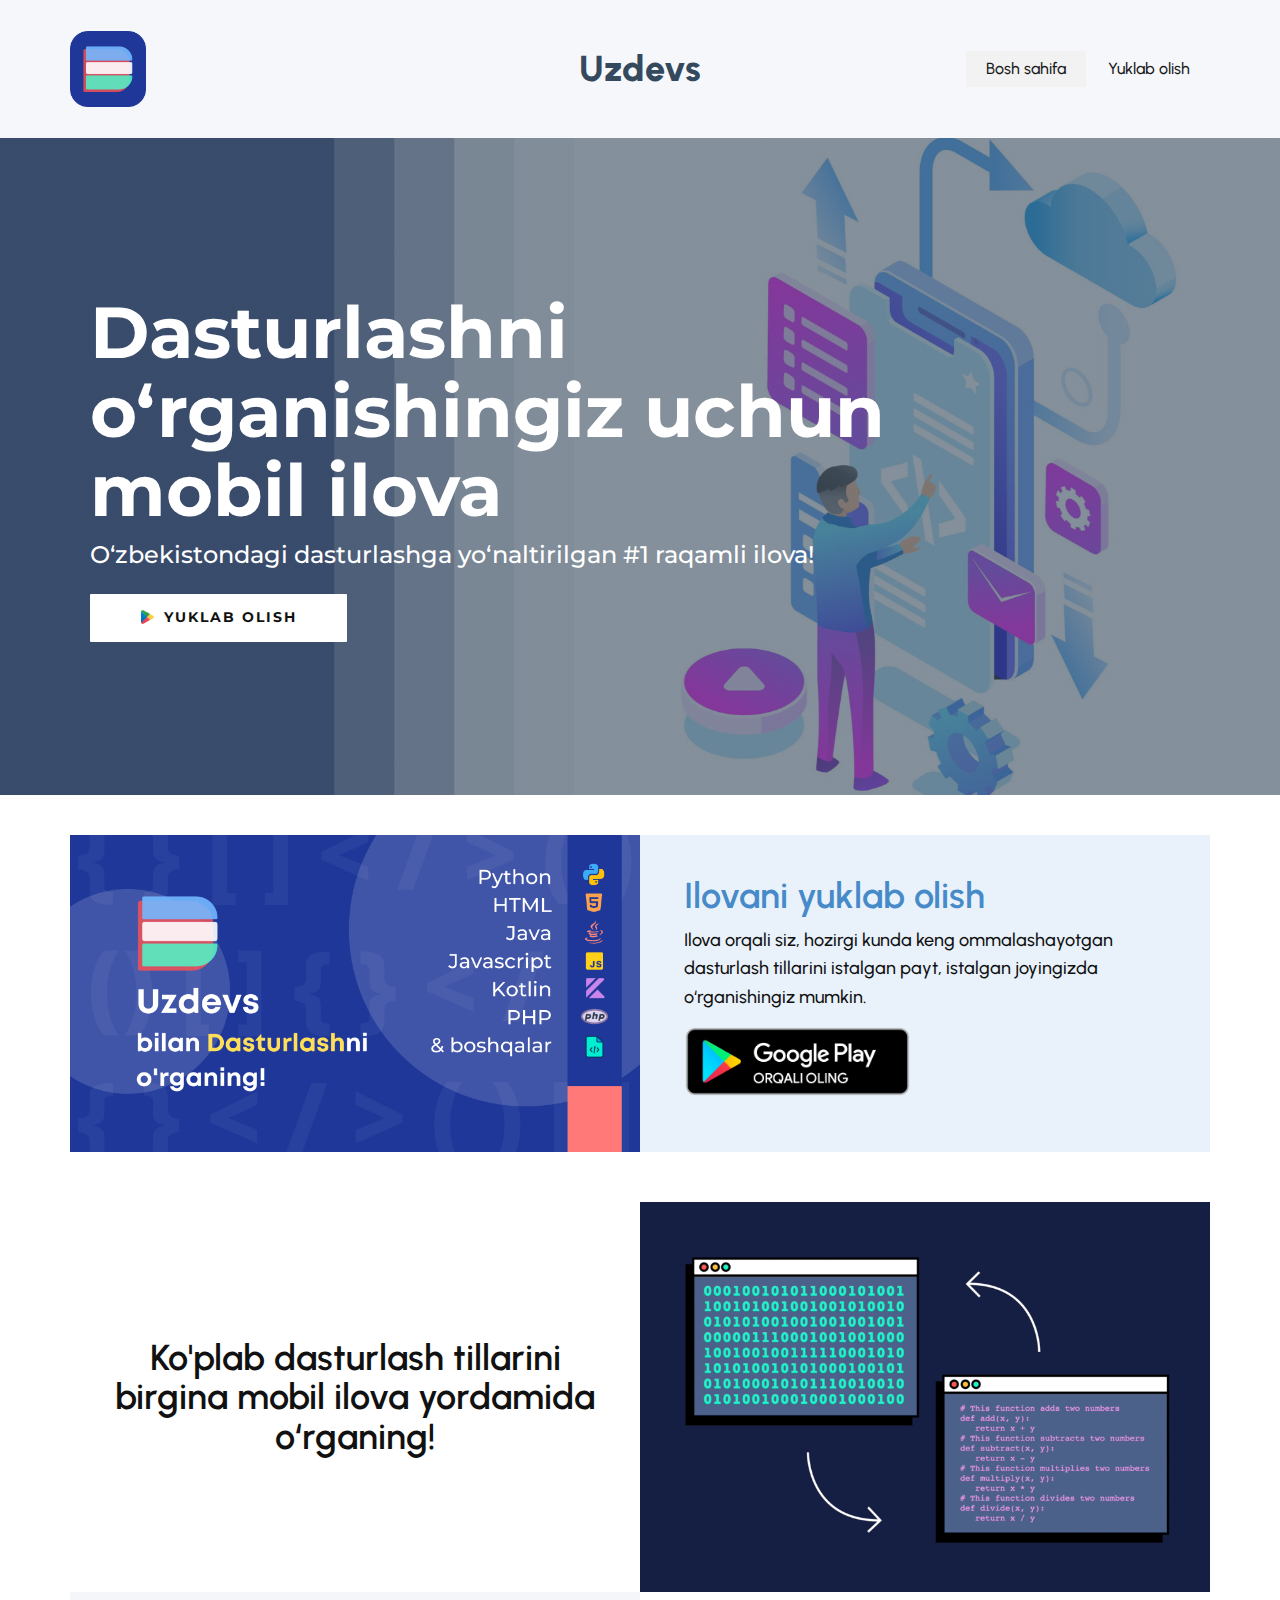
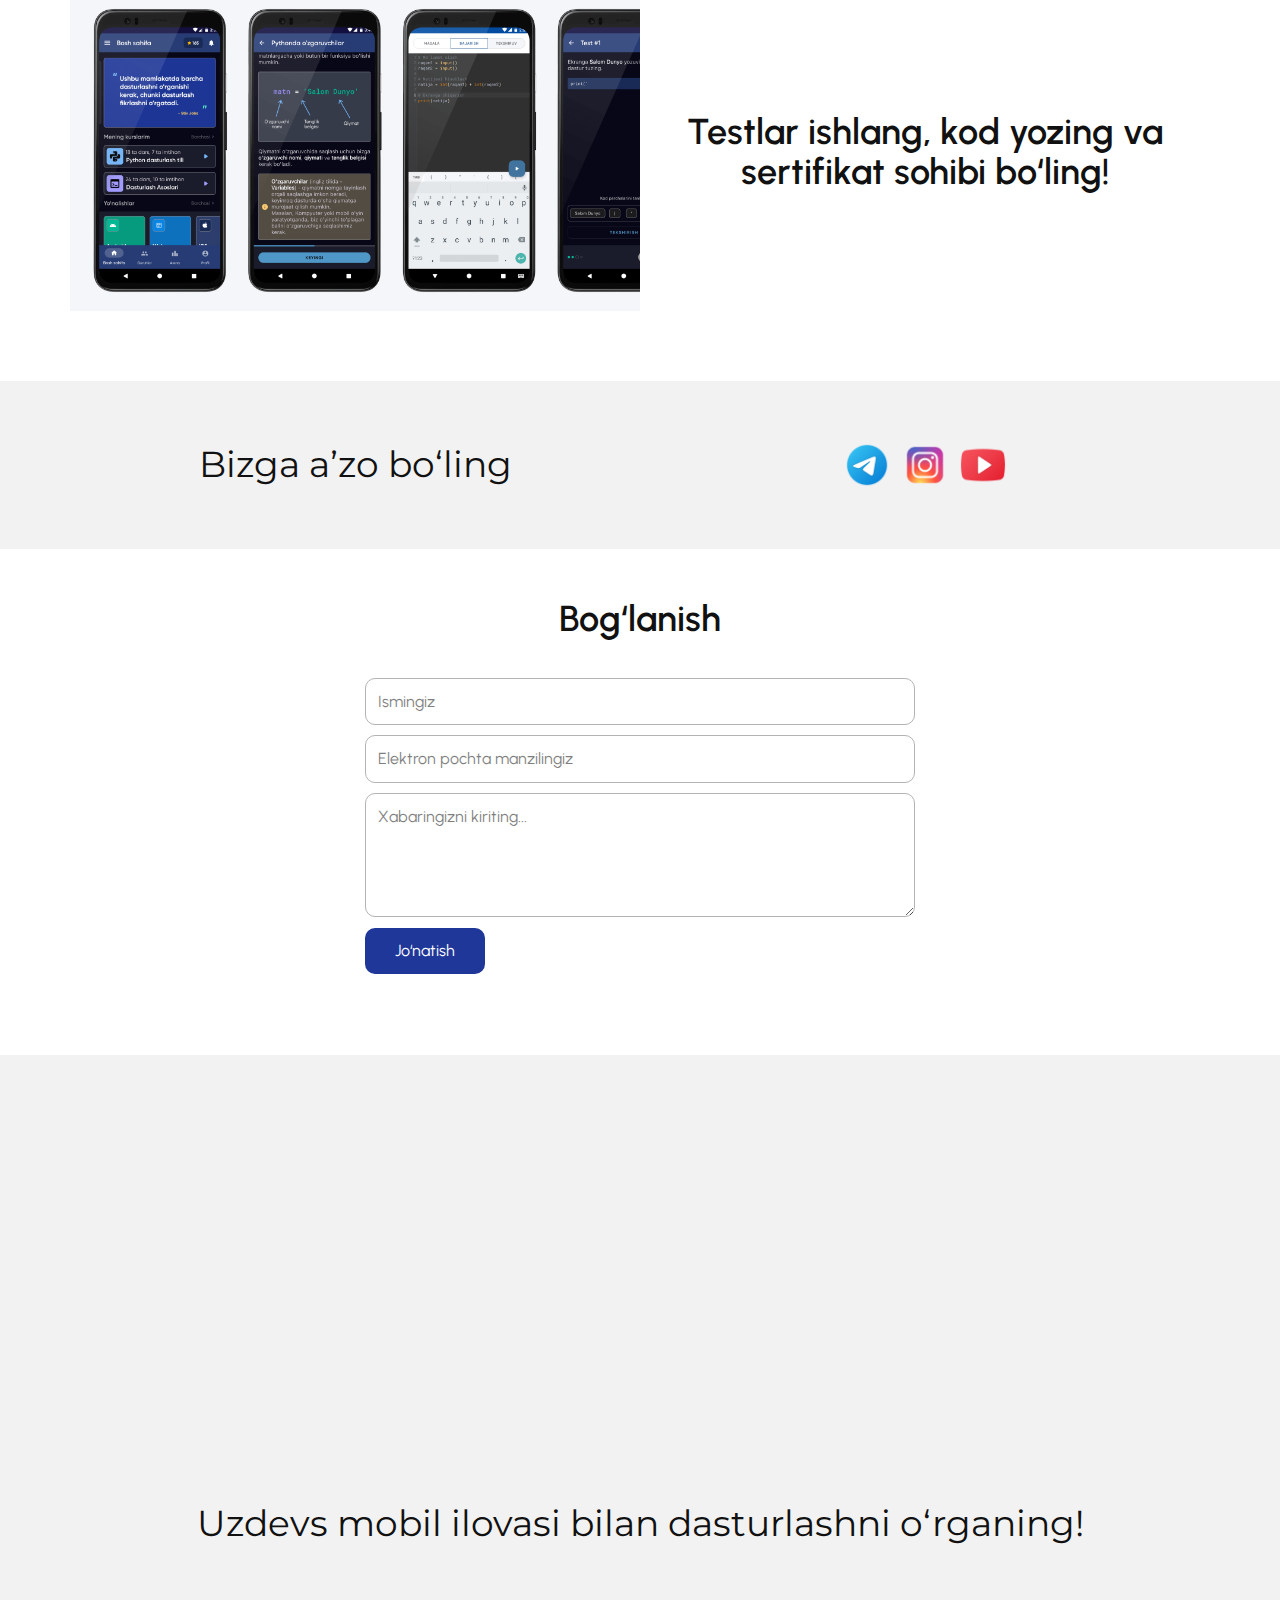
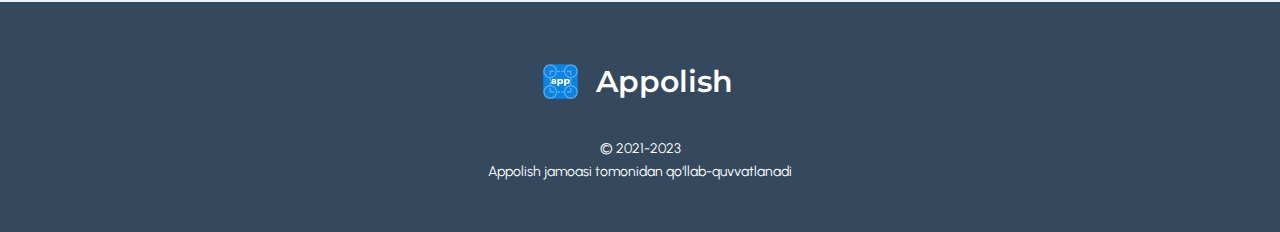
==== index.html @ 62ea31c3 "Upload initial website source code" ====
<!DOCTYPE html>
<html style="font-size: 16px;" lang="en"><head>
    <meta name="viewport" content="width=device-width, initial-scale=1.0">
    <meta charset="utf-8">
    <meta name="keywords" content="Uzdevs">
    <meta name="description" content="">
    <title>Bosh sahifa</title>
    <link rel="stylesheet" href="main.css" media="screen">
<link rel="stylesheet" href="Bosh-sahifa.css" media="screen">
    <script class="u-script" type="text/javascript" src="jquery.js" defer=""></script>
    <script class="u-script" type="text/javascript" src="script.js" defer=""></script>
    <meta name="referrer" content="origin">
    <link rel="icon" href="images/favicon.png">
    <link id="u-theme-google-font" rel="stylesheet" href="https://fonts.googleapis.com/css?family=Roboto:100,100i,300,300i,400,400i,500,500i,700,700i,900,900i|Open+Sans:300,300i,400,400i,500,500i,600,600i,700,700i,800,800i">
    <link id="u-page-google-font" rel="stylesheet" href="https://fonts.googleapis.com/css?family=Montserrat:100,100i,200,200i,300,300i,400,400i,500,500i,600,600i,700,700i,800,800i,900,900i|Urbanist:100,100i,200,200i,300,300i,400,400i,500,500i,600,600i,700,700i,800,800i,900,900i">
    
    
    
    
    
    
    <script type="application/ld+json">{
		"@context": "http://schema.org",
		"@type": "Organization",
		"name": "Uzdevs",
		"logo": "images/uzdevs-logo.png"
}</script>
    <meta name="theme-color" content="#478ac9">
    <meta property="og:title" content="Bosh sahifa">
    <meta property="og:description" content="">
    <meta property="og:type" content="website">
  <meta data-intl-tel-input-cdn-path="intlTelInput/"></head>
  <body data-home-page="Bosh-sahifa.html" data-home-page-title="Bosh sahifa" class="u-body u-xl-mode" data-lang="en"><header class="u-clearfix u-header u-palette-5-light-3 u-header" id="sec-97fc"><div class="u-clearfix u-sheet u-sheet-1">
        <a href="https://uzdevs.com" class="u-image u-logo u-image-1" data-image-width="512" data-image-height="512" title="Uzdevs">
          <img src="images/uzdevs-logo.png" class="u-logo-image u-logo-image-1">
        </a>
        <h2 class="u-custom-font u-text u-text-custom-color-3 u-text-default u-text-1">
          <a class="u-active-none u-border-none u-btn u-button-link u-button-style u-hover-none u-none u-text-custom-color-2 u-btn-1" href="https://uzdevs.com">Uzdevs</a>
        </h2>
        <nav class="u-menu u-menu-one-level u-offcanvas u-menu-1">
          <div class="menu-collapse u-custom-font" style="font-size: 1rem; letter-spacing: 0px; font-family: Urbanist; font-weight: 500;">
            <a class="u-button-style u-custom-active-border-color u-custom-active-color u-custom-border u-custom-border-color u-custom-borders u-custom-hover-border-color u-custom-hover-color u-custom-left-right-menu-spacing u-custom-padding-bottom u-custom-text-active-color u-custom-text-color u-custom-text-decoration u-custom-text-hover-color u-custom-top-bottom-menu-spacing u-nav-link u-text-active-palette-1-base u-text-hover-palette-2-base" href="#" style="padding: 4px 6px; font-size: calc(1em + 8px);">
              <svg class="u-svg-link" viewBox="0 0 24 24"><use xmlns:xlink="http://www.w3.org/1999/xlink" xlink:href="#menu-hamburger"></use></svg>
              <svg class="u-svg-content" version="1.1" id="menu-hamburger" viewBox="0 0 16 16" x="0px" y="0px" xmlns:xlink="http://www.w3.org/1999/xlink" xmlns="http://www.w3.org/2000/svg"><g><rect y="1" width="16" height="2"></rect><rect y="7" width="16" height="2"></rect><rect y="13" width="16" height="2"></rect>
</g></svg>
            </a>
          </div>
          <div class="u-custom-menu u-nav-container">
            <ul class="u-custom-font u-nav u-spacing-2 u-unstyled u-nav-1"><li class="u-nav-item"><a class="u-active-grey-5 u-border-active-palette-1-base u-border-hover-palette-1-light-1 u-border-no-left u-border-no-right u-border-no-top u-button-style u-hover-grey-10 u-nav-link u-text-active-grey-90 u-text-grey-90 u-text-hover-grey-90" href="https://uzdevs.com" style="padding: 10px 20px;">Bosh sahifa</a>
</li><li class="u-nav-item"><a class="u-active-grey-5 u-border-active-palette-1-base u-border-hover-palette-1-light-1 u-border-no-left u-border-no-right u-border-no-top u-button-style u-hover-grey-10 u-nav-link u-text-active-grey-90 u-text-grey-90 u-text-hover-grey-90" href="https://play.google.com/store/apps/details?id=co.aoff.uzdevs" style="padding: 10px 20px;">Yuklab olish</a>
</li></ul>
          </div>
          <div class="u-custom-menu u-nav-container-collapse">
            <div class="u-black u-container-style u-inner-container-layout u-opacity u-opacity-95 u-sidenav">
              <div class="u-inner-container-layout u-sidenav-overflow">
                <div class="u-menu-close"></div>
                <ul class="u-align-center u-custom-font u-nav u-popupmenu-items u-unstyled u-nav-2"><li class="u-nav-item"><a class="u-button-style u-nav-link" href="https://uzdevs.com">Bosh sahifa</a>
</li><li class="u-nav-item"><a class="u-button-style u-nav-link" href="https://play.google.com/store/apps/details?id=co.aoff.uzdevs">Yuklab olish</a>
</li></ul>
              </div>
            </div>
            <div class="u-black u-menu-overlay u-opacity u-opacity-70"></div>
          </div>
        </nav>
      </div></header>
    <section class="u-align-left u-clearfix u-image u-shading u-section-1" src="" data-image-width="1920" data-image-height="1080" id="sec-1bc2">
      <div class="u-clearfix u-sheet u-sheet-1">
        <h1 class="u-custom-font u-font-montserrat u-text u-text-default-lg u-text-default-md u-text-default-sm u-text-default-xl u-title u-text-1"> Dasturlashni<br>o‘rganishingiz uchun&nbsp;<br>mobil ilova
        </h1>
        <p class="u-custom-font u-font-montserrat u-large-text u-text u-text-variant u-text-2"> O‘zbekistondagi dasturlashga yo‘naltirilgan #1 raqamli ilova!</p>
        <a href="https://play.google.com/store/apps/details?id=co.aoff.uzdevs" class="u-active-white u-border-none u-btn u-btn-round u-button-style u-custom-font u-font-montserrat u-hover-grey-90 u-radius-1 u-white u-btn-1"><span class="u-file-icon u-icon u-icon-1"><img src="images/google-play-store-48.png" alt=""></span>&nbsp;Yuklab olish
        </a>
      </div>
    </section>
    <section class="u-clearfix u-section-2" id="sec-1e60">
      <div class="u-clearfix u-sheet u-sheet-1">
        <div class="u-clearfix u-expanded-width u-gutter-0 u-layout-wrap u-layout-wrap-1">
          <div class="u-layout">
            <div class="u-layout-row">
              <div class="u-container-align-center u-container-style u-image u-layout-cell u-size-30 u-image-1" data-image-width="3840" data-image-height="2160" data-href="https://play.google.com/store/apps/details?id=co.aoff.uzdevs">
                <div class="u-container-layout u-container-layout-1"></div>
              </div>
              <div class="u-align-center-xs u-container-style u-layout-cell u-palette-1-light-3 u-size-30 u-layout-cell-2">
                <div class="u-container-layout u-valign-middle-xl u-container-layout-2">
                  <h2 class="u-align-center-sm u-align-center-xs u-custom-font u-text u-text-1">
                    <a class="u-active-none u-border-none u-btn u-button-link u-button-style u-hover-none u-none u-text-palette-1-base u-btn-1" href="https://play.google.com/store/apps/details?id=co.aoff.uzdevs">Ilovani yuklab olish</a>
                  </h2>
                  <p class="u-align-center-sm u-align-center-xs u-custom-font u-text u-text-2"> Ilova orqali siz, hozirgi kunda keng ommalashayotgan dasturlash tillarini istalgan payt, istalgan joyingizda o‘rganishingiz mumkin.</p>
                  <img class="u-image u-image-contain u-image-default u-image-2" src="images/google-play-badge.png" alt="" data-image-width="646" data-image-height="250" data-href="https://play.google.com/store/apps/details?id=co.aoff.uzdevs">
                </div>
              </div>
            </div>
          </div>
        </div>
        <div class="u-clearfix u-expanded-width u-layout-wrap u-layout-wrap-2">
          <div class="u-layout">
            <div class="u-layout-col">
              <div class="u-size-30">
                <div class="u-layout-row">
                  <div class="u-align-center u-container-style u-layout-cell u-size-30 u-layout-cell-3">
                    <div class="u-container-layout u-valign-middle-lg u-valign-middle-xl u-valign-top-sm u-valign-top-xs u-container-layout-3">
                      <h2 class="u-custom-font u-text u-text-3">Ko'plab dasturlash tillarini birgina mobil ilova yordamida oʻrganing!</h2>
                    </div>
                  </div>
                  <div class="u-container-align-center u-container-style u-image u-layout-cell u-size-30 u-image-3" data-image-width="1200" data-image-height="620">
                    <div class="u-container-layout u-container-layout-4"></div>
                  </div>
                </div>
              </div>
              <div class="u-size-30">
                <div class="u-layout-row">
                  <div class="u-container-align-center u-container-style u-image u-layout-cell u-size-30 u-image-4" data-image-width="1920" data-image-height="1080">
                    <div class="u-container-layout u-container-layout-5"></div>
                  </div>
                  <div class="u-align-center u-container-style u-layout-cell u-size-30 u-layout-cell-6">
                    <div class="u-container-layout u-valign-middle u-container-layout-6">
                      <h2 class="u-custom-font u-text u-text-default-lg u-text-default-xl u-text-4">Testlar ishlang, kod yozing va sertifikat sohibi bo​ʻling!</h2>
                    </div>
                  </div>
                </div>
              </div>
            </div>
          </div>
        </div>
      </div>
    </section>
    <section class="u-align-center u-clearfix u-grey-5 u-section-3" id="sec-7053">
      <div class="u-clearfix u-sheet u-valign-middle u-sheet-1">
        <div class="u-clearfix u-expanded-width u-layout-wrap u-layout-wrap-1">
          <div class="u-gutter-0 u-layout">
            <div class="u-layout-row">
              <div class="u-align-center u-container-style u-layout-cell u-left-cell u-size-30 u-layout-cell-1">
                <div class="u-container-layout u-valign-bottom-xs u-valign-middle-lg u-valign-middle-md u-valign-middle-sm u-valign-middle-xl u-container-layout-1">
                  <h2 class="u-custom-font u-font-montserrat u-text u-text-default-lg u-text-default-md u-text-default-sm u-text-default-xl u-text-1"> Bizga aʼzo bo‘ling</h2>
                </div>
              </div>
              <div class="u-align-center u-container-style u-layout-cell u-right-cell u-size-30 u-layout-cell-2">
                <div class="u-container-layout u-valign-middle-lg u-valign-middle-md u-valign-middle-sm u-valign-middle-xl u-container-layout-2">
                  <div class="u-social-icons u-spacing-10 u-social-icons-1">
                    <a class="u-social-url" target="_blank" data-type="Custom" title="Custom" href="https://t.me/uzdevsuz"><span class="u-file-icon u-icon u-social-custom u-social-icon u-icon-1"><img src="images/telegram-logo.png" alt=""></span>
                    </a>
                    <a class="u-social-url" target="_blank" data-type="Custom" title="Custom" href="https://www.instagram.com/uzdevs.uz/"><span class="u-file-icon u-icon u-social-custom u-social-icon u-icon-2"><img src="images/instagram-logo.png" alt=""></span>
                    </a>
                    <a class="u-social-url" target="_blank" data-type="Custom" title="Custom" href="https://www.youtube.com/@uzdevsuz"><span class="u-file-icon u-icon u-social-custom u-social-icon u-icon-3"><img src="images/youtube-logo.png" alt=""></span>
                    </a>
                  </div>
                </div>
              </div>
            </div>
          </div>
        </div>
      </div>
    </section>
    <section class="u-align-center u-clearfix u-section-4" id="sec-688a">
      <div class="u-clearfix u-sheet u-sheet-1">
        <h2 class="u-custom-font u-text u-text-1">Bogʻlanish</h2>
        <div class="u-form u-form-1">
          <form action="https://forms.nicepagesrv.com/v2/form/process" class="u-clearfix u-form-spacing-10 u-form-vertical u-inner-form" style="padding: 10px" source="email" name="form">
            <div class="u-form-group u-form-name u-label-none">
              <label for="name-3b9a" class="u-label">Ismingiz</label>
              <input type="text" placeholder="Ismingiz" id="name-3b9a" name="name" class="u-custom-font u-input u-input-rectangle u-radius-10 u-input-1" required="">
            </div>
            <div class="u-form-email u-form-group u-label-none">
              <label for="email-3b9a" class="u-label">Elektron pochta manzilingiz</label>
              <input type="email" placeholder="Elektron pochta manzilingiz" id="email-3b9a" name="email" class="u-custom-font u-input u-input-rectangle u-radius-10 u-input-2" required="">
            </div>
            <div class="u-form-group u-form-message u-label-none">
              <label for="message-3b9a" class="u-label">Xabaringizni kiriting...</label>
              <textarea placeholder="Xabaringizni kiriting..." rows="4" cols="50" id="message-3b9a" name="message" class="u-custom-font u-input u-input-rectangle u-radius-10 u-input-3" required=""></textarea>
            </div>
            <div class="u-align-left u-form-group u-form-submit u-label-none">
              <a href="#" class="u-btn u-btn-round u-btn-submit u-button-style u-custom-color-4 u-custom-font u-radius-10 u-btn-1">Jo‘natish</a>
              <input type="submit" value="submit" class="u-form-control-hidden">
            </div>
            <div class="u-form-send-message u-form-send-success"> Rahmat! Sizning xabaringiz muvaffaqqiyatli joʻnatildi. </div>
            <div class="u-form-send-error u-form-send-message"> Xabaringizni xatolik tufayli joʻnatib boʻlmadi. Qayta urinib koʻring. </div>
            <input type="hidden" value="" name="recaptchaResponse">
            <input type="hidden" name="formServices" value="0d1d3164-f75e-3e67-2e3a-53193214115c">
          </form>
        </div>
      </div>
    </section>
    <section class="u-align-center u-clearfix u-grey-5 u-section-5" id="sec-649f">
      <div class="u-clearfix u-sheet u-valign-middle u-sheet-1">
        <div class="u-align-left u-expanded-width-sm u-expanded-width-xs u-video u-video-contain-xs u-video-1">
          <div class="embed-responsive embed-responsive-1">
            <iframe style="position: absolute;top: 0;left: 0;width: 100%;height: 100%;" class="embed-responsive-item" src="https://www.youtube.com/embed/PY1LMEzrLyY?mute=0&amp;showinfo=0&amp;controls=0&amp;start=0" frameborder="0" allowfullscreen=""></iframe>
          </div>
        </div>
        <h2 class="u-custom-font u-font-montserrat u-text u-text-default u-text-1"> Uzdevs&nbsp;mobil ilovasi bilan dasturlashni o‘rganing!</h2>
      </div>
    </section>
    
    
    <footer class="u-align-center u-clearfix u-custom-color-2 u-footer u-footer" id="sec-f929"><div class="u-clearfix u-sheet u-sheet-1">
        <div class="u-clearfix u-group-elements u-group-elements-1">
          <h3 class="u-align-left u-custom-font u-font-montserrat u-headline u-text u-text-1">
            <a class="u-active-none u-border-none u-btn u-button-link u-button-style u-hover-none u-none u-text-white u-btn-1" href="https://appolish.tech" target="_blank">Appolish</a>
          </h3>
          <a href="https://appolish.tech" class="u-image u-logo u-image-1" data-image-width="500" data-image-height="500" title="Appolish" target="_blank">
            <img src="images/appolish-logo.png" class="u-logo-image u-logo-image-1">
          </a>
        </div>
        <p class="u-custom-font u-small-text u-text u-text-variant u-text-2"> © 2021-2023<br>Appolish jamoasi tomonidan qo​ʻllab-quvvatlanadi
        </p>
      </div></footer>
  
</body></html>
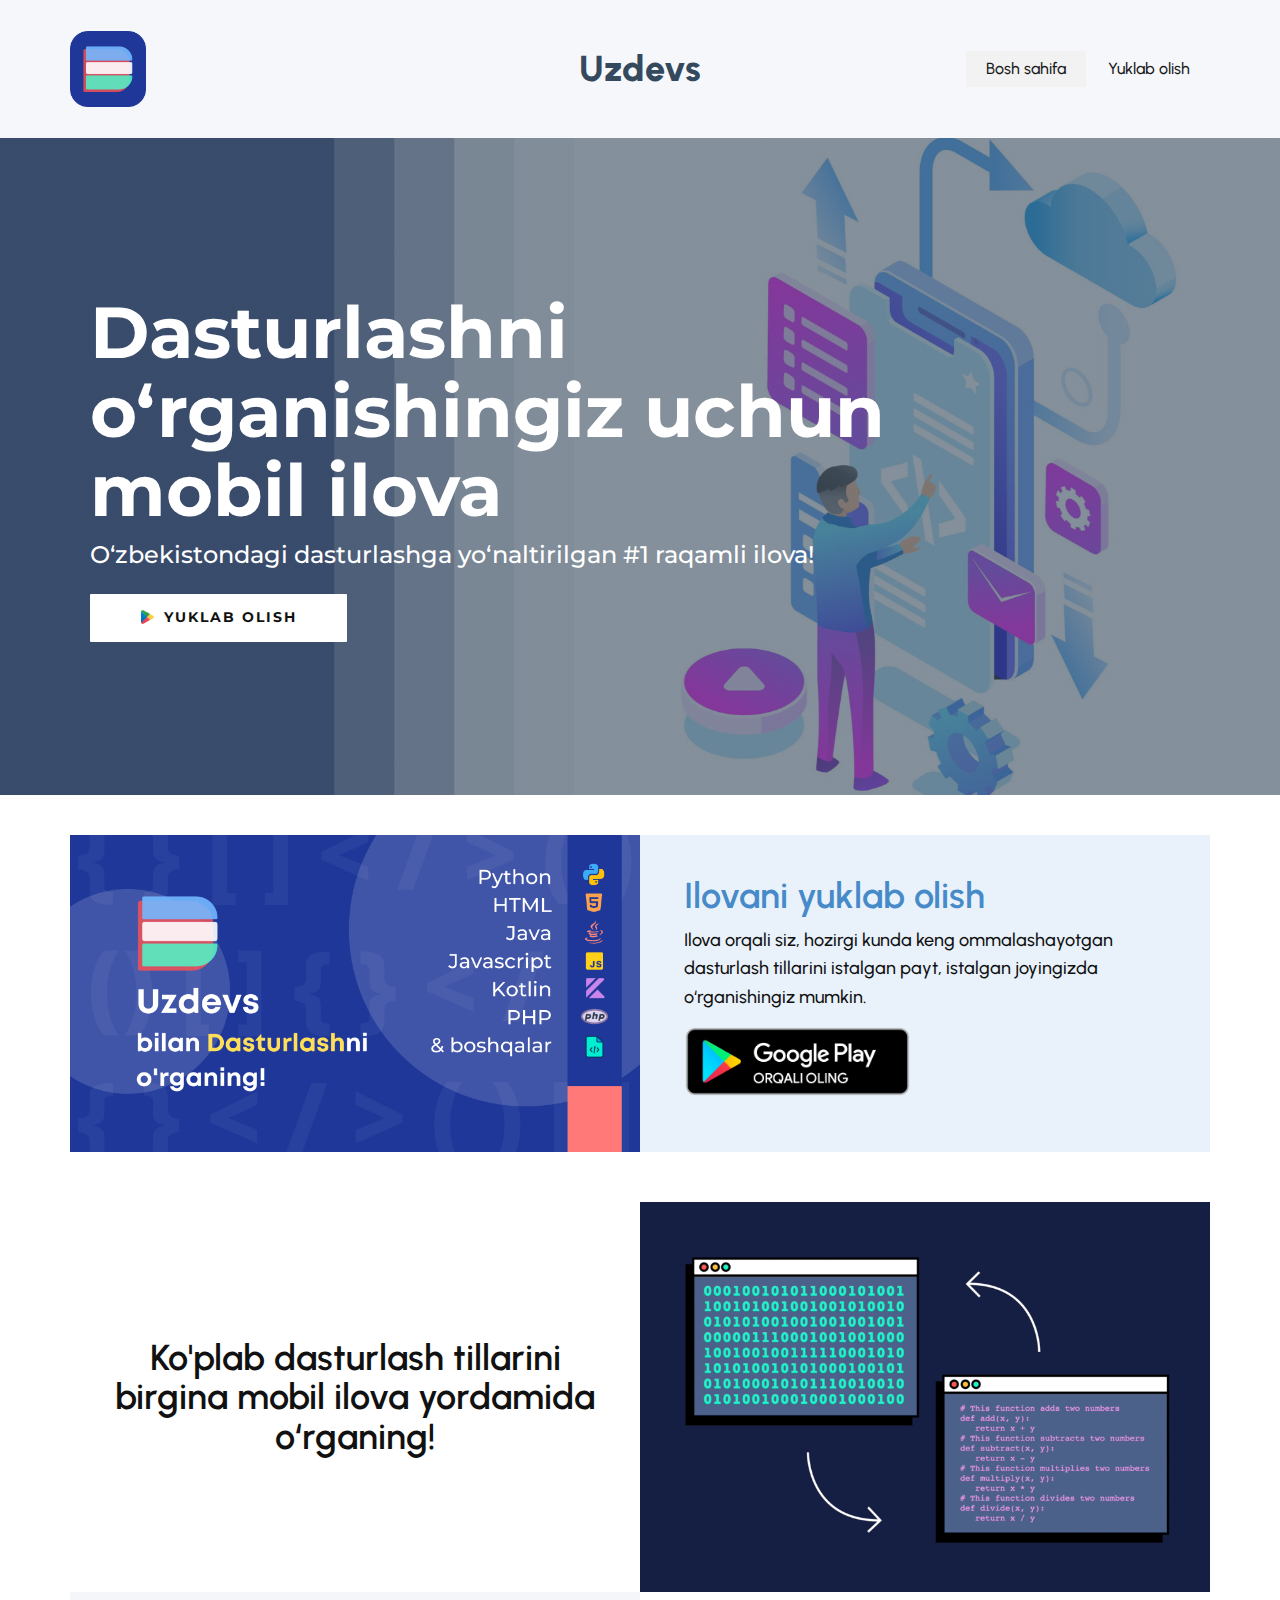
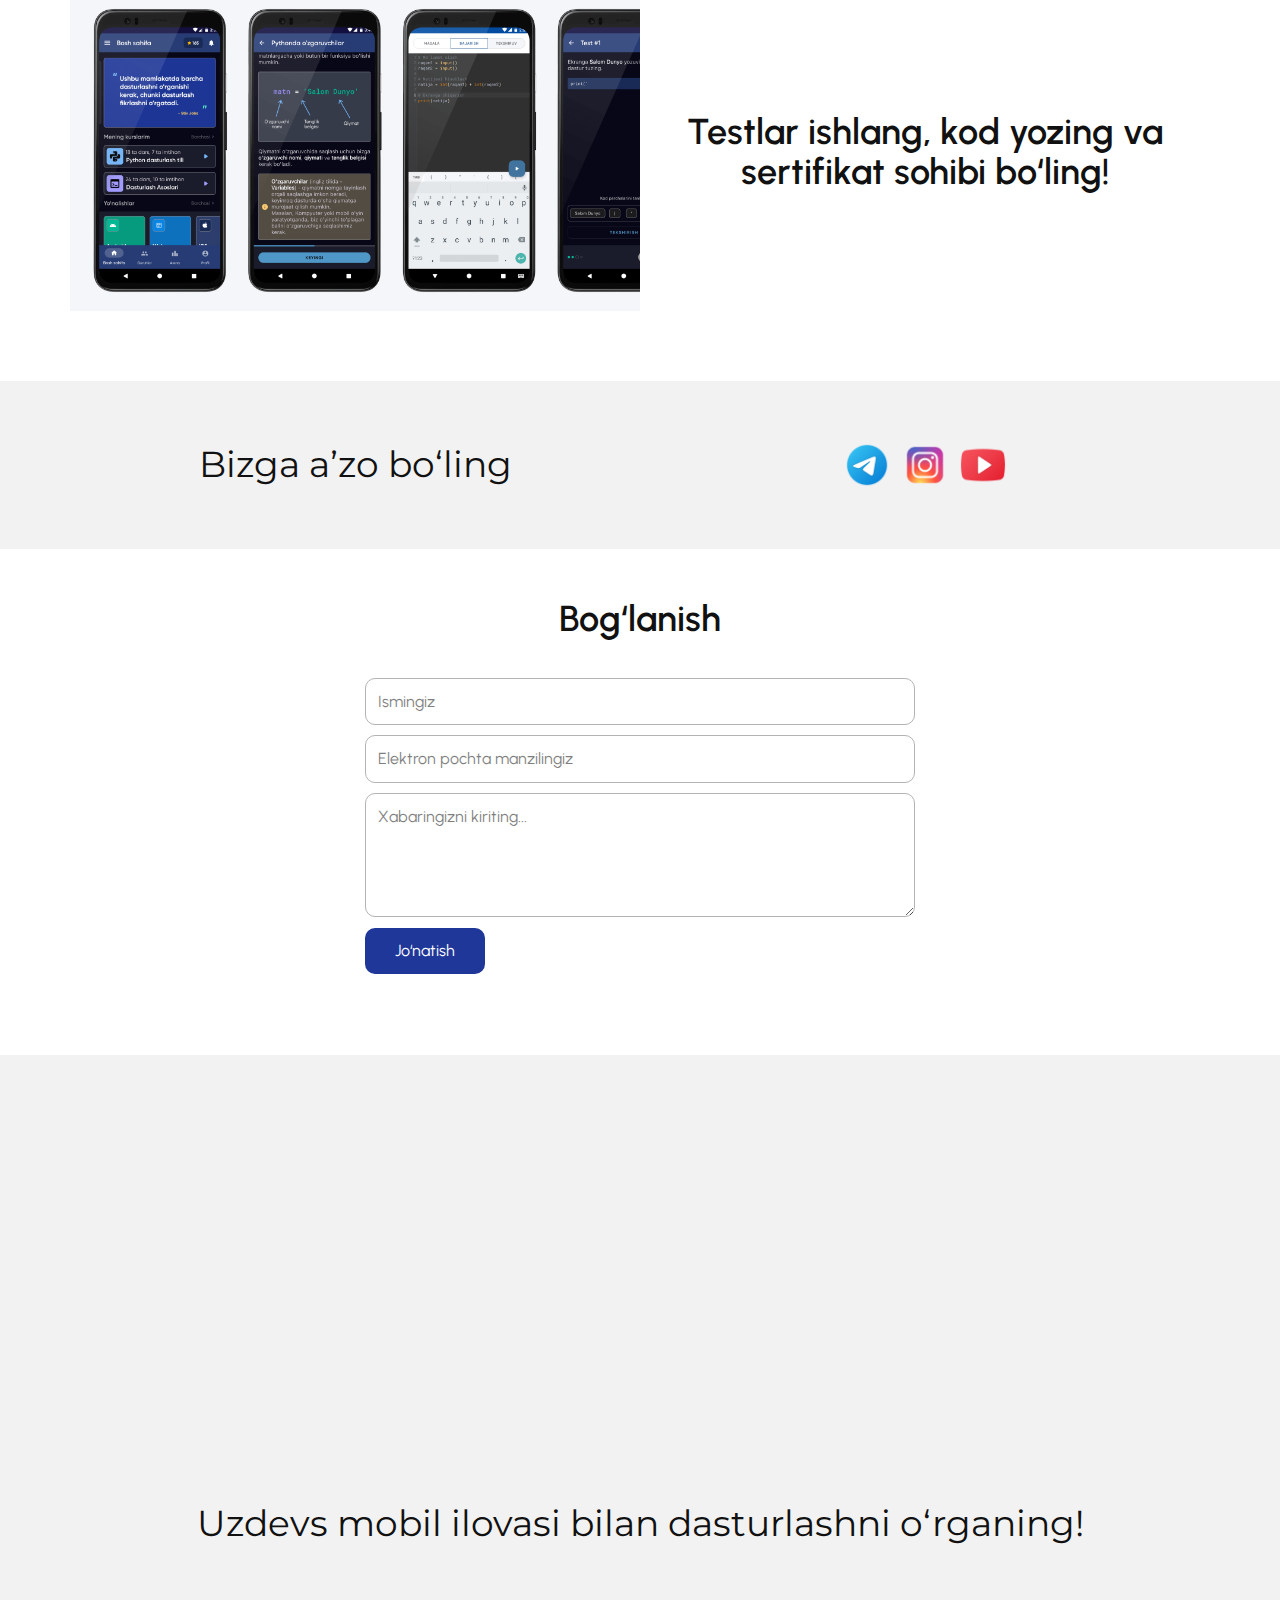
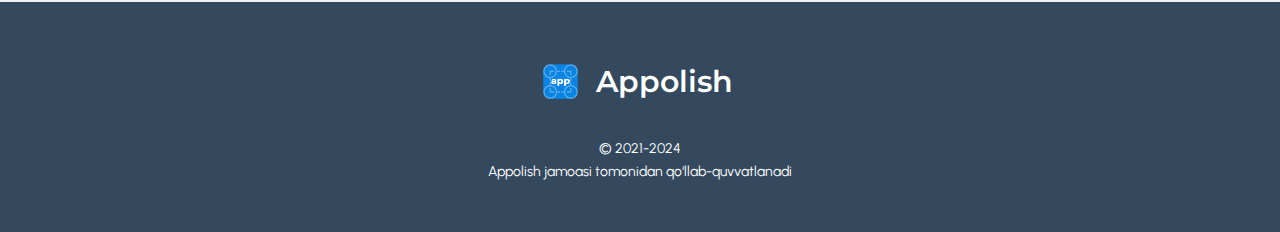
==== commit d4da1203: "Change 2023 to 2024 in the footer" ====
--- a/index.html
+++ b/index.html
@@ -201,7 +201,7 @@
             <img src="images/appolish-logo.png" class="u-logo-image u-logo-image-1">
           </a>
         </div>
-        <p class="u-custom-font u-small-text u-text u-text-variant u-text-2"> © 2021-2023<br>Appolish jamoasi tomonidan qo​ʻllab-quvvatlanadi
+        <p class="u-custom-font u-small-text u-text u-text-variant u-text-2"> © 2021-2024<br>Appolish jamoasi tomonidan qo​ʻllab-quvvatlanadi
         </p>
       </div></footer>
   
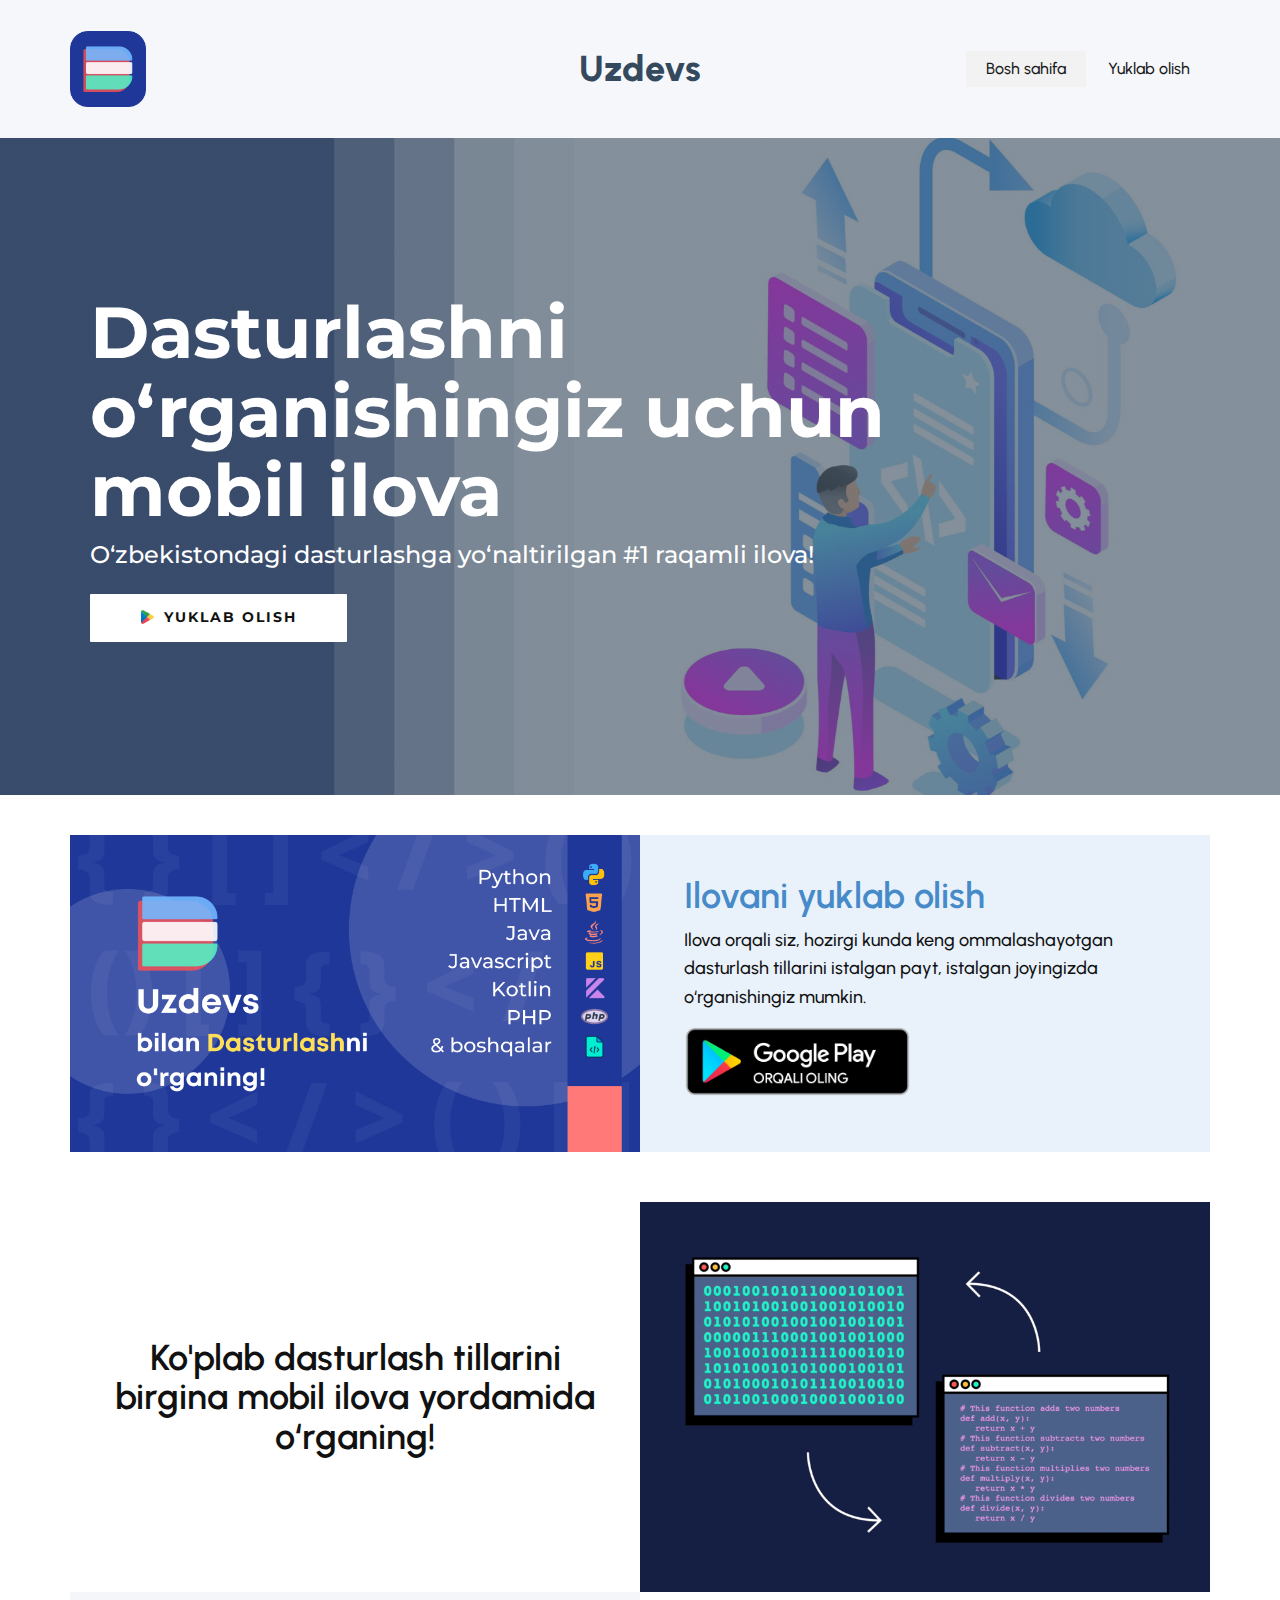
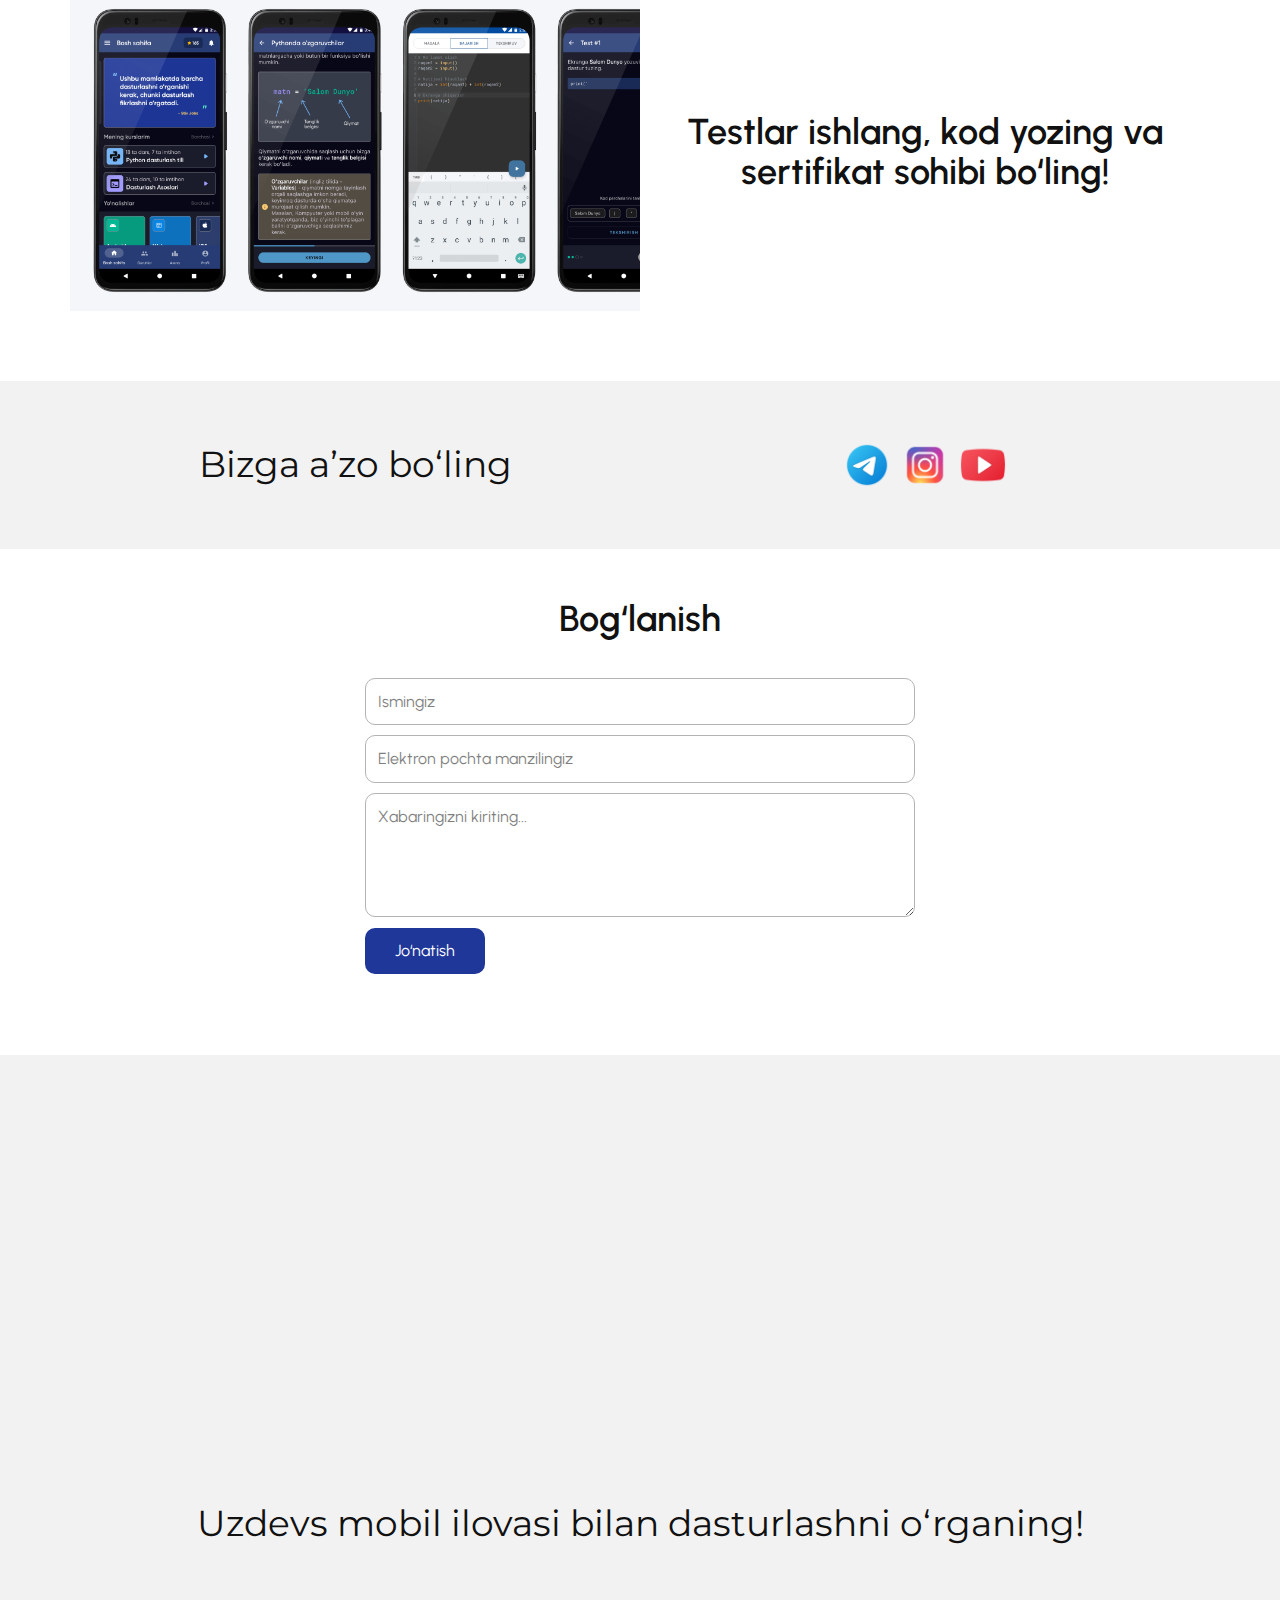
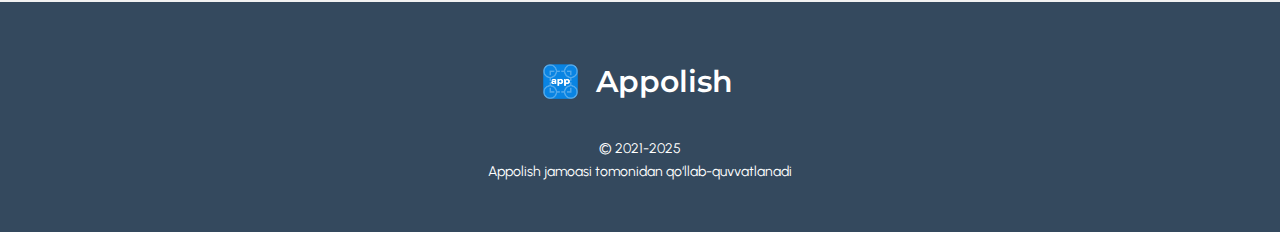
==== commit be4d1a45: "Update 2024 to 2025" ====
--- a/index.html
+++ b/index.html
@@ -201,8 +201,8 @@
             <img src="images/appolish-logo.png" class="u-logo-image u-logo-image-1">
           </a>
         </div>
-        <p class="u-custom-font u-small-text u-text u-text-variant u-text-2"> © 2021-2024<br>Appolish jamoasi tomonidan qo​ʻllab-quvvatlanadi
+        <p class="u-custom-font u-small-text u-text u-text-variant u-text-2"> © 2021-2025<br>Appolish jamoasi tomonidan qo​ʻllab-quvvatlanadi
         </p>
       </div></footer>
   
-</body></html>+</body></html>
